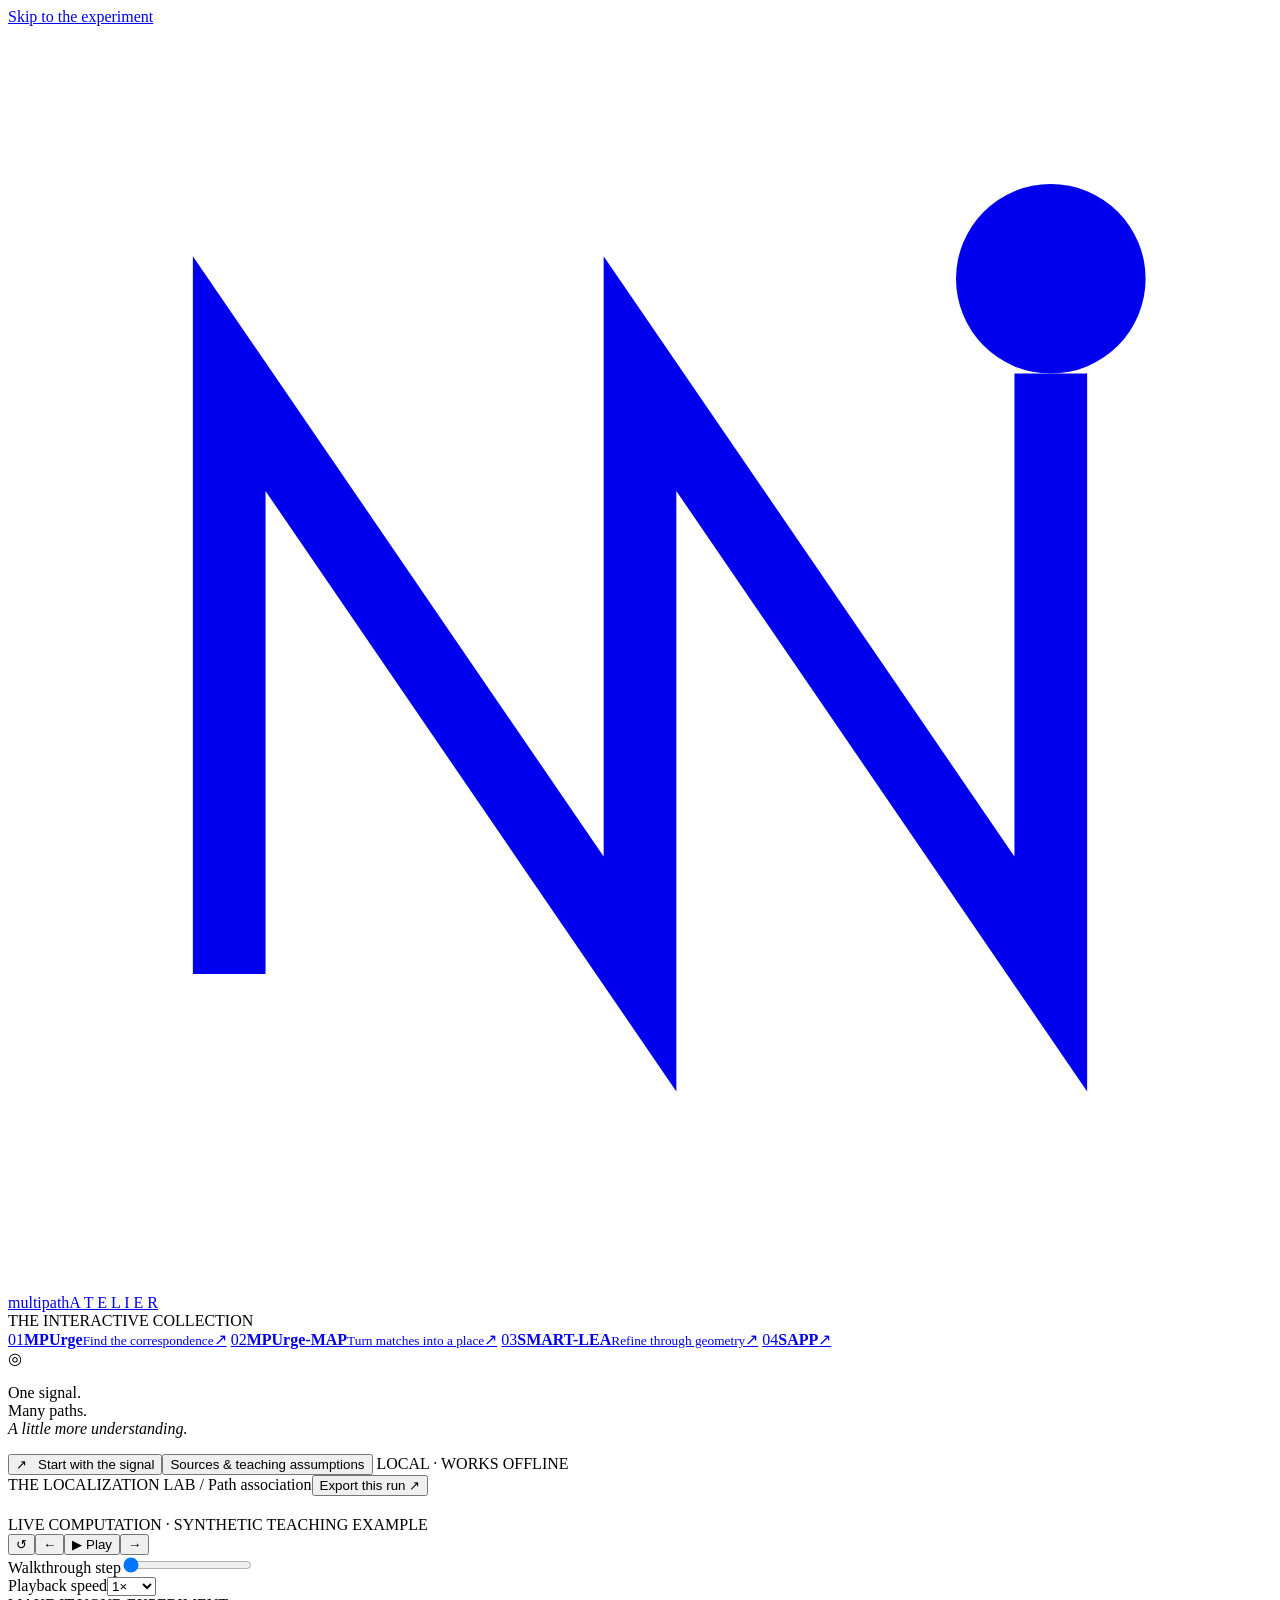
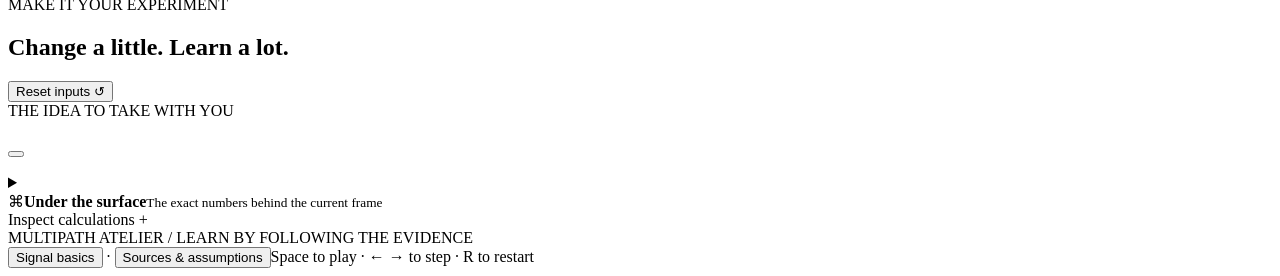
==== src/template.html @ 8315ceb4 "Publish interactive multipath algorithm visualizer" ====
<!DOCTYPE html>
<html lang="en">
<head>
<meta charset="utf-8"><meta name="viewport" content="width=device-width,initial-scale=1">
<meta name="description" content="An interactive, explainable laboratory for MPUrge, MPUrge-MAP, SMART-LEA and SAPP.">
<title>Multipath Atelier — an interactive localization lab</title>
<style>/*__STYLE__*/</style>
</head>
<body>
<a class="skip" href="#main">Skip to the experiment</a>
<aside class="sidebar">
  <a class="brand" href="#mpurge" aria-label="Multipath Atelier home"><svg viewBox="0 0 40 40" aria-hidden="true"><path d="M7 30V11l13 19V11l13 19V11" fill="none" stroke="currentColor" stroke-width="2.3"/><circle cx="33" cy="8" r="3" fill="currentColor"/></svg><span>multipath<span class="brand-sub">A T E L I E R</span></span></a>
  <div class="nav-label">THE INTERACTIVE COLLECTION</div>
  <nav aria-label="Algorithm lessons">
    <a href="#mpurge" data-lesson="mpurge"><span class="nav-number">01</span><span><b>MPUrge</b><small>Find the correspondence</small></span><span class="nav-arrow">↗</span></a>
    <a href="#map" data-lesson="map"><span class="nav-number">02</span><span><b>MPUrge-MAP</b><small>Turn matches into a place</small></span><span class="nav-arrow">↗</span></a>
    <a href="#smart" data-lesson="smart"><span class="nav-number">03</span><span><b>SMART-LEA</b><small>Refine through geometry</small></span><span class="nav-arrow">↗</span></a>
    <a href="#sapp" data-lesson="sapp"><span class="nav-number">04</span><span><b>SAPP</b></span><span class="nav-arrow">↗</span></a>
  </nav>
  <div class="sidebar-note"><span class="mini-orbit" aria-hidden="true">◎</span><p>One signal.<br>Many paths.<br><em>A little more understanding.</em></p></div>
  <div class="sidebar-bottom"><button id="fundamentals" class="text-button">↗ &nbsp; Start with the signal</button><button id="about" class="text-button">Sources & teaching assumptions</button><span class="offline"><i></i> LOCAL · WORKS OFFLINE</span></div>
</aside>
<main id="main">
  <header class="topbar"><span>THE LOCALIZATION LAB <span class="slash">/</span> <span id="breadcrumb">Path association</span></span><button id="export" class="text-button">Export this run <span aria-hidden="true">↗</span></button></header>
  <section class="intro"><div><div class="eyebrow" id="eyebrow"></div><h1 id="title"></h1><p id="subtitle"></p></div><div class="chapter-index" id="chapterIndex" aria-hidden="true"></div></section>
  <div class="lesson-meta"><span id="inputSummary"></span><span class="teaching-tag">LIVE COMPUTATION <span>·</span> SYNTHETIC TEACHING EXAMPLE</span></div>
  <section class="workspace" aria-label="Interactive algorithm walkthrough">
    <div id="phases" class="phases" aria-label="Algorithm phases"></div>
    <div class="stage-layout">
      <div class="visual-panel"><div class="scene-header"><span id="sceneTitle"></span><span id="sceneMeta" class="mono"></span></div><div id="scene" class="scene"></div><div id="selectionSummary" class="selection-summary" aria-live="polite"></div><div class="scene-footer"><div id="legend" class="legend"></div><span id="sceneHint"></span></div></div>
      <aside class="explanation" tabindex="0" aria-label="Current step explanation"><div class="step-kicker"><span id="phaseName"></span><span id="stepCounter"></span></div><div id="explanationContent" aria-live="polite" aria-atomic="true"></div><div id="prediction" class="prediction"></div></aside>
    </div>
    <div class="transport"><button id="restart" class="icon-button" aria-label="Restart walkthrough" title="Restart">↺</button><button id="previous" class="icon-button" aria-label="Previous step" title="Previous step (left arrow)">←</button><button id="play" class="play-button" aria-label="Play animation"><span aria-hidden="true">▶</span> Play</button><button id="next" class="icon-button" aria-label="Next step" title="Next step (right arrow)">→</button><div class="scrubber"><label class="sr-only" for="timeline">Walkthrough step</label><input id="timeline" type="range" min="0" max="10" value="0"><span id="timelineLabel" class="mono"></span></div><label class="speed-label"><span class="sr-only">Playback speed</span><select id="speed"><option value="4000">0.5×</option><option value="2200" selected>1×</option><option value="1100">2×</option></select></label></div>
  </section>
  <div class="below-grid">
    <section class="experiment panel"><div class="section-heading"><div><span class="eyebrow">MAKE IT YOUR EXPERIMENT</span><h2>Change a little. Learn a lot.</h2></div><button id="resetInputs" class="text-button">Reset inputs ↺</button></div><div id="controls"></div><div id="inputError" role="alert"></div><div class="experiment-note" id="experimentNote"></div></section>
    <section class="insight panel"><span class="eyebrow">THE IDEA TO TAKE WITH YOU</span><h2 id="takeawayTitle"></h2><p id="takeawayText"></p><button id="challenge" class="challenge-button"></button><p class="challenge-result" id="challengeResult" aria-live="polite"></p></section>
  </div>
  <details id="inspector" class="inspector"><summary><div><span class="inspector-icon">⌘</span><span><b>Under the surface</b><small>The exact numbers behind the current frame</small></span></div><span class="details-toggle">Inspect calculations <span aria-hidden="true">+</span></span></summary><div id="numerical" class="numerical"></div></details>
  <footer><span>MULTIPATH ATELIER <span class="slash">/</span> LEARN BY FOLLOWING THE EVIDENCE<br><button id="basicsFooter" class="text-button">Signal basics</button> · <button id="aboutFooter" class="text-button">Sources & assumptions</button></span><span>Space to play · ← → to step · R to restart</span></footer>
</main>
<dialog id="modal"><div class="dialog-top"><span class="eyebrow">FIELD NOTES</span><button id="closeModal" class="icon-button" aria-label="Close dialog">×</button></div><div id="modalContent"></div></dialog>
<div id="toast" class="toast" role="status"></div>
<noscript>This interactive laboratory needs JavaScript enabled. All calculations run locally in your browser.</noscript>
<script>const LAB_DATA = /*__DATA__*/;</script>
<script>/*__ENGINE__*/</script>
<script>/*__APP__*/</script>
</body>
</html>
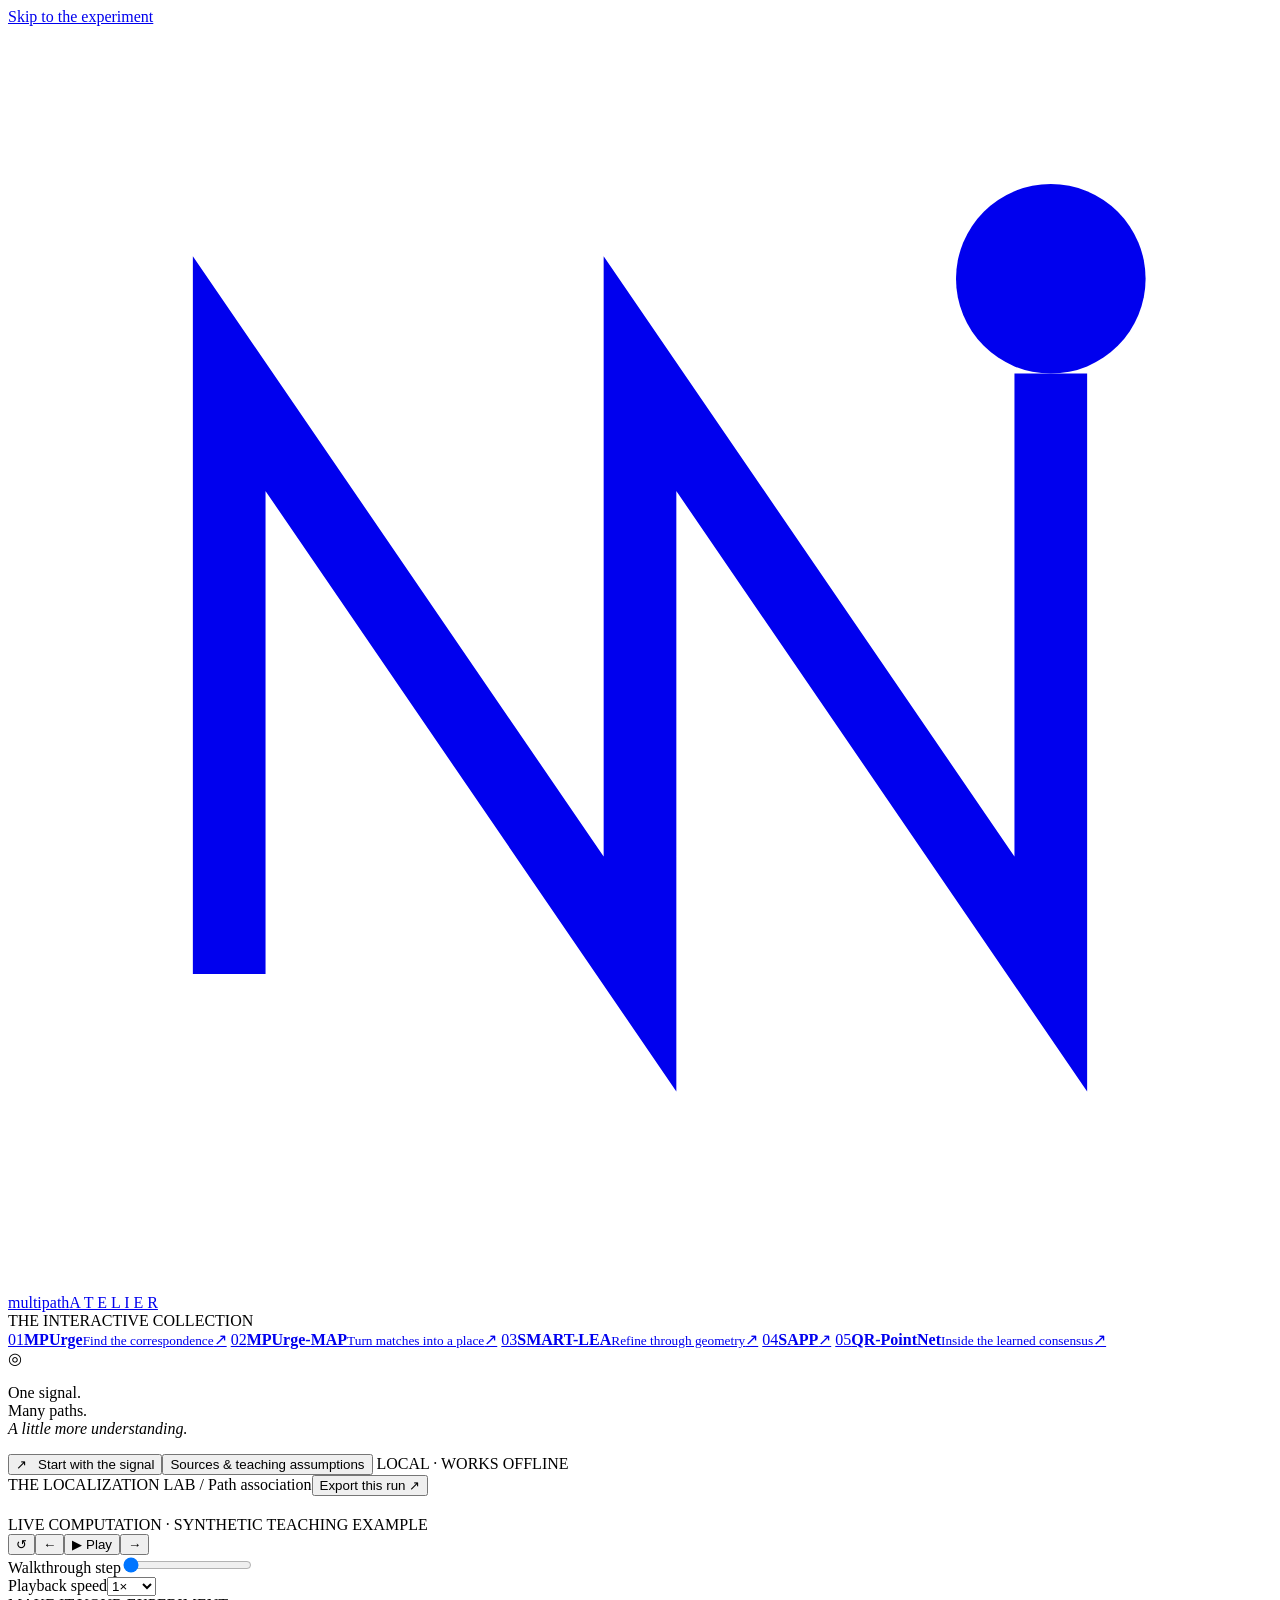
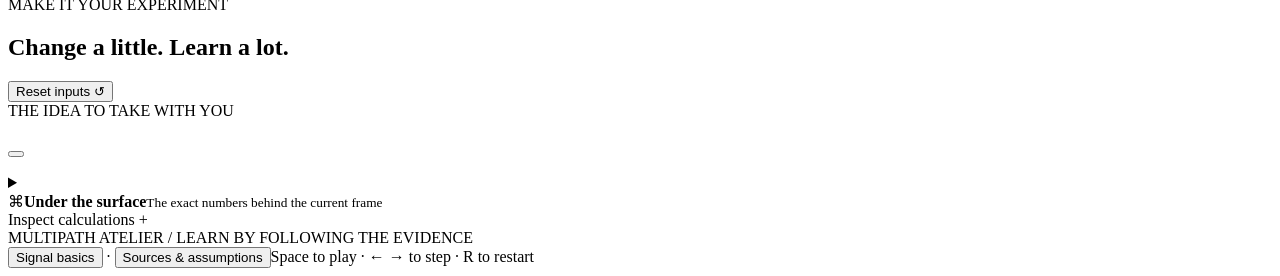
==== commit d30ffb39: "Add QR-PointNet component diagram with deterministic and stochastic readouts" ====
--- a/src/template.html
+++ b/src/template.html
@@ -2,9 +2,10 @@
 <html lang="en">
 <head>
 <meta charset="utf-8"><meta name="viewport" content="width=device-width,initial-scale=1">
-<meta name="description" content="An interactive, explainable laboratory for MPUrge, MPUrge-MAP, SMART-LEA and SAPP.">
+<meta name="description" content="Explore MPUrge, MPUrge-MAP, SMART-LEA and SAPP, plus a component diagram of QR-PointNet's query-reference localization.">
 <title>Multipath Atelier — an interactive localization lab</title>
-<style>/*__STYLE__*/</style>
+<style>/*__STYLE__*/
+/*__QR_STYLE__*/</style>
 </head>
 <body>
 <a class="skip" href="#main">Skip to the experiment</a>
@@ -16,6 +17,7 @@
     <a href="#map" data-lesson="map"><span class="nav-number">02</span><span><b>MPUrge-MAP</b><small>Turn matches into a place</small></span><span class="nav-arrow">↗</span></a>
     <a href="#smart" data-lesson="smart"><span class="nav-number">03</span><span><b>SMART-LEA</b><small>Refine through geometry</small></span><span class="nav-arrow">↗</span></a>
     <a href="#sapp" data-lesson="sapp"><span class="nav-number">04</span><span><b>SAPP</b></span><span class="nav-arrow">↗</span></a>
+    <a href="#qr" data-lesson="qr"><span class="nav-number">05</span><span><b>QR-PointNet</b><small>Inside the learned consensus</small></span><span class="nav-arrow">↗</span></a>
   </nav>
   <div class="sidebar-note"><span class="mini-orbit" aria-hidden="true">◎</span><p>One signal.<br>Many paths.<br><em>A little more understanding.</em></p></div>
   <div class="sidebar-bottom"><button id="fundamentals" class="text-button">↗ &nbsp; Start with the signal</button><button id="about" class="text-button">Sources & teaching assumptions</button><span class="offline"><i></i> LOCAL · WORKS OFFLINE</span></div>
@@ -27,7 +29,7 @@
   <section class="workspace" aria-label="Interactive algorithm walkthrough">
     <div id="phases" class="phases" aria-label="Algorithm phases"></div>
     <div class="stage-layout">
-      <div class="visual-panel"><div class="scene-header"><span id="sceneTitle"></span><span id="sceneMeta" class="mono"></span></div><div id="scene" class="scene"></div><div id="selectionSummary" class="selection-summary" aria-live="polite"></div><div class="scene-footer"><div id="legend" class="legend"></div><span id="sceneHint"></span></div></div>
+      <div class="visual-panel"><div class="scene-header"><span id="sceneTitle"></span><div id="sceneTools" class="scene-tools" hidden></div><span id="sceneMeta" class="mono"></span></div><div id="scene" class="scene"></div><div id="selectionSummary" class="selection-summary" aria-live="polite"></div><div class="scene-footer"><div id="legend" class="legend"></div><span id="sceneHint"></span></div></div>
       <aside class="explanation" tabindex="0" aria-label="Current step explanation"><div class="step-kicker"><span id="phaseName"></span><span id="stepCounter"></span></div><div id="explanationContent" aria-live="polite" aria-atomic="true"></div><div id="prediction" class="prediction"></div></aside>
     </div>
     <div class="transport"><button id="restart" class="icon-button" aria-label="Restart walkthrough" title="Restart">↺</button><button id="previous" class="icon-button" aria-label="Previous step" title="Previous step (left arrow)">←</button><button id="play" class="play-button" aria-label="Play animation"><span aria-hidden="true">▶</span> Play</button><button id="next" class="icon-button" aria-label="Next step" title="Next step (right arrow)">→</button><div class="scrubber"><label class="sr-only" for="timeline">Walkthrough step</label><input id="timeline" type="range" min="0" max="10" value="0"><span id="timelineLabel" class="mono"></span></div><label class="speed-label"><span class="sr-only">Playback speed</span><select id="speed"><option value="4000">0.5×</option><option value="2200" selected>1×</option><option value="1100">2×</option></select></label></div>
@@ -37,7 +39,8 @@
     <section class="insight panel"><span class="eyebrow">THE IDEA TO TAKE WITH YOU</span><h2 id="takeawayTitle"></h2><p id="takeawayText"></p><button id="challenge" class="challenge-button"></button><p class="challenge-result" id="challengeResult" aria-live="polite"></p></section>
   </div>
   <details id="inspector" class="inspector"><summary><div><span class="inspector-icon">⌘</span><span><b>Under the surface</b><small>The exact numbers behind the current frame</small></span></div><span class="details-toggle">Inspect calculations <span aria-hidden="true">+</span></span></summary><div id="numerical" class="numerical"></div></details>
-  <footer><span>MULTIPATH ATELIER <span class="slash">/</span> LEARN BY FOLLOWING THE EVIDENCE<br><button id="basicsFooter" class="text-button">Signal basics</button> · <button id="aboutFooter" class="text-button">Sources & assumptions</button></span><span>Space to play · ← → to step · R to restart</span></footer>
+  <!--__QR__-->
+  <footer><span>MULTIPATH ATELIER <span class="slash">/</span> LEARN BY FOLLOWING THE EVIDENCE<br><button id="basicsFooter" class="text-button">Signal basics</button> · <button id="aboutFooter" class="text-button">Sources & assumptions</button></span><span id="playbackHelp">Space to play · ← → to step · R to restart</span></footer>
 </main>
 <dialog id="modal"><div class="dialog-top"><span class="eyebrow">FIELD NOTES</span><button id="closeModal" class="icon-button" aria-label="Close dialog">×</button></div><div id="modalContent"></div></dialog>
 <div id="toast" class="toast" role="status"></div>
